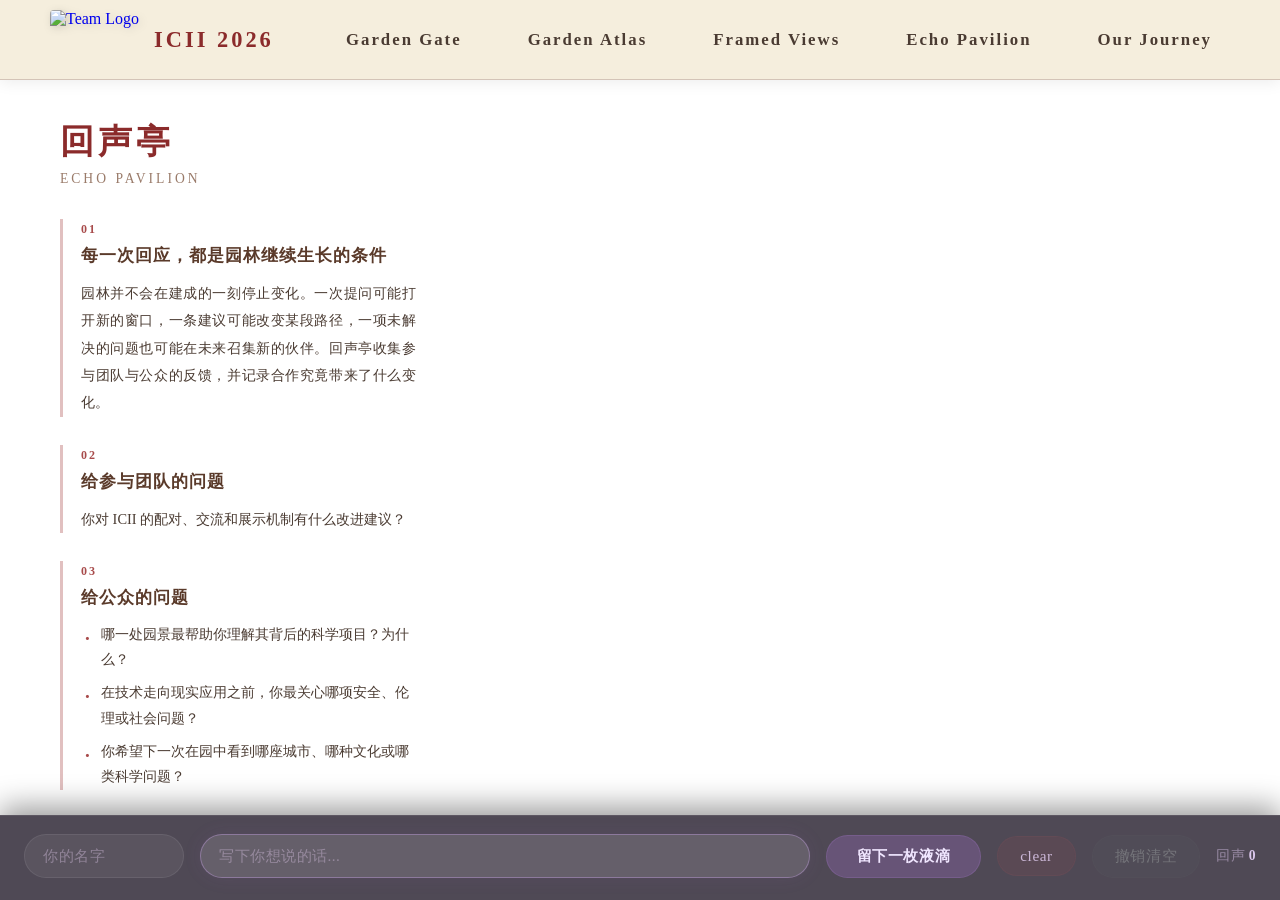
==== echo-pavilion.html @ cf68e076 "Add files via upload" ====
<!DOCTYPE html>
<html lang="zh">

<head>
    <script src="https://cdnjs.cloudflare.com/ajax/libs/gsap/3.12.2/gsap.min.js"></script>
    <meta charset="UTF-8">
    <meta name="viewport" content="width=device-width, initial-scale=1.0">
    <title>回声亭 · 跑马灯 | Echo Pavilion</title>
    <script src="https://cdnjs.cloudflare.com/ajax/libs/gsap/3.12.2/gsap.min.js"></script>
    <style>
        /* [保留原有所有的内部 style 标签 CSS] */
        * {
            margin: 0;
            padding: 0;
            box-sizing: border-box;
        }

        body {
            min-height: 100vh;
            background: url(images/bg.webp) no-repeat center center fixed;
            background-size: cover;
            font-family: "Noto Serif SC", STSong, serif;
            position: relative;
            overflow: hidden;
        }

        /* 统一导航栏样式 */
        .global-nav {
            position: fixed;
            top: 0;
            left: 0;
            width: 100vw;
            height: 80px;
            background: rgba(244, 236, 216, 0.85);
            backdrop-filter: blur(10px);
            border-bottom: 1px solid #d4c4b7;
            display: flex;
            align-items: center;
            justify-content: space-between;
            padding: 0 50px;
            box-sizing: border-box;
            z-index: 9999;
            box-shadow: 0 2px 15px rgba(0, 0, 0, 0.08);
            font-family: "Noto Serif SC", STSong, serif;
        }

        .nav-left {
            display: flex;
            align-items: center;
        }

        .logo-link {
            display: flex;
            align-items: center;
            text-decoration: none;
            gap: 15px;
            transition: transform 0.3s ease;
        }

        .logo-link:hover {
            transform: scale(1.02);
        }

        .nav-logo {
            height: 60px;
            width: auto;
            object-fit: contain;
            border-radius: 4px;
            filter: drop-shadow(2px 2px 4px rgba(0, 0, 0, 0.15));
        }

        .nav-brand {
            font-size: 1.4rem;
            font-weight: bold;
            color: #8b2b2b;
            letter-spacing: 3px;
        }

        .nav-right {
            display: flex;
            gap: 30px;
            align-items: center;
        }

        .nav-item {
            text-decoration: none;
            color: #4a3b32;
            font-size: 1.05rem;
            font-weight: bold;
            letter-spacing: 2px;
            transition: all 0.4s cubic-bezier(0.25, 0.8, 0.25, 1);
            padding: 8px 18px;
            border-radius: 6px;
        }

        .nav-item:hover {
            color: #f9f6ef;
            background-color: #a84b4b;
            transform: scale(1.05);
        }

        .dropdown {
            position: relative;
            display: inline-block;
        }

        .dropdown-content {
            display: none;
            position: absolute;
            background-color: rgba(244, 236, 216, 0.95);
            min-width: 250px;
            box-shadow: 0px 8px 16px 0px rgba(0, 0, 0, 0.2);
            z-index: 1;
            border-radius: 6px;
            margin-top: 10px;
            overflow: hidden;
        }

        .dropdown-content a {
            color: #4a3b32;
            padding: 12px 16px;
            text-decoration: none;
            display: block;
            font-size: 0.95rem;
            font-weight: bold;
            transition: background-color 0.3s;
        }

        .dropdown-content a:hover {
            background-color: #a84b4b;
            color: #f9f6ef;
        }

        .dropdown:hover .dropdown-content {
            display: block;
        }

        .nav-petal {
            position: absolute;
            width: 6px;
            height: 6px;
            background: #ffcce5;
            border-radius: 10px 0 10px 0;
            pointer-events: none;
            z-index: 10;
        }

        .echo-layout {
            position: absolute;
            top: 80px;
            left: 0;
            right: 0;
            bottom: 110px;
            display: flex;
            gap: 0;
        }

        .echo-text-panel {
            flex: 0 0 460px;
            height: 100%;
            padding: 40px 44px 40px 60px;
            overflow-y: auto;
            scrollbar-width: thin;
            scrollbar-color: rgba(168, 75, 75, 0.4) transparent;
        }

        .echo-text-panel::-webkit-scrollbar {
            width: 6px;
        }

        .echo-text-panel::-webkit-scrollbar-thumb {
            background: rgba(168, 75, 75, 0.4);
            border-radius: 10px;
        }

        .echo-title {
            font-size: 2.1rem;
            color: #8b2b2b;
            letter-spacing: 4px;
            margin-bottom: 6px;
            font-weight: bold;
        }

        .echo-subtitle {
            font-size: 0.85rem;
            color: #9a7b6a;
            letter-spacing: 3px;
            margin-bottom: 32px;
            text-transform: uppercase;
        }

        .echo-section {
            margin-bottom: 28px;
            padding-left: 18px;
            border-left: 3px solid rgba(168, 75, 75, 0.35);
        }

        .echo-section .sec-num {
            display: inline-block;
            font-size: 0.75rem;
            color: #a84b4b;
            letter-spacing: 2px;
            font-weight: bold;
            margin-bottom: 6px;
        }

        .echo-section h2 {
            font-size: 1.05rem;
            color: #5a3a2a;
            letter-spacing: 1px;
            line-height: 1.6;
            margin-bottom: 10px;
            font-weight: bold;
        }

        .echo-section p {
            font-size: 0.9rem;
            color: #4a3b32;
            line-height: 1.9;
            text-align: justify;
            margin-bottom: 8px;
        }

        .echo-section ul {
            list-style: none;
            padding: 0;
            margin-top: 8px;
        }

        .echo-section ul li {
            font-size: 0.88rem;
            color: #4a3b32;
            line-height: 1.8;
            padding-left: 20px;
            position: relative;
            margin-bottom: 8px;
        }

        .echo-section ul li::before {
            content: '·';
            position: absolute;
            left: 4px;
            color: #a84b4b;
            font-weight: bold;
            font-size: 1.2rem;
        }

        .card-panel {
            flex: 1;
            position: relative;
            overflow: hidden;
            pointer-events: none;
        }

        #cardLayer {
            position: absolute;
            inset: 0;
            pointer-events: none;
            overflow: hidden;
        }

        .card {
            position: absolute;
            width: 220px;
            min-height: 100px;
            background: url(images/biankuang.webp);
            background-size: 100% 100%;
            box-shadow: 0 18px 40px rgba(0, 0, 0, 0.45), 0 0 0 1px rgba(255, 255, 255, 0.08);
            display: flex;
            flex-direction: column;
            align-items: center;
            justify-content: center;
            padding: 18px 16px;
            border-radius: 6px;
            border: 1px solid rgba(255, 255, 255, 0.2);
            cursor: pointer;
            user-select: none;
            pointer-events: auto;
            will-change: transform, left;
            transition: none;
        }

        .card-closing {
            animation: closeOut 0.25s cubic-bezier(0.4, 0, 0.2, 1) forwards !important;
            pointer-events: none !important;
        }

        @keyframes closeOut {
            0% {
                opacity: 1;
                transform: scale(1);
            }

            100% {
                opacity: 0;
                transform: scale(0.6);
            }
        }

        .card-name {
            font-size: 0.78rem;
            font-weight: bold;
            color: #5a2f6e;
            letter-spacing: 1px;
            margin-bottom: 6px;
            text-align: center;
            max-width: 100%;
            white-space: nowrap;
            overflow: hidden;
            text-overflow: ellipsis;
        }

        .card-text {
            font-size: 0.9rem;
            font-weight: bold;
            text-align: center;
            line-height: 1.5;
            word-break: break-word;
            max-width: 100%;
            font-family: "Noto Serif SC", STSong, serif;
            background: linear-gradient(145deg, #1f1129, #3d284b);
            -webkit-background-clip: text;
            -webkit-text-fill-color: transparent;
            background-clip: text;
            text-shadow: 0 2px 12px rgba(180, 120, 220, 0.15);
        }

        .card-close-hint {
            position: absolute;
            top: 8px;
            right: 12px;
            font-size: 0.6rem;
            color: rgba(80, 50, 100, 0.3);
            background: rgba(255, 255, 255, 0.4);
            backdrop-filter: blur(4px);
            padding: 1px 10px;
            border-radius: 30px;
            border: 0.5px solid rgba(255, 255, 255, 0.3);
            pointer-events: none;
            font-weight: 400;
            letter-spacing: 0.3px;
        }

        .card:hover .card-close-hint {
            opacity: 0.6;
        }

        .bottom-bar {
            position: fixed;
            bottom: 0;
            left: 0;
            width: 100%;
            padding: 18px 24px 22px;
            background: rgba(20, 12, 28, 0.75);
            backdrop-filter: blur(20px);
            border-top: 1px solid rgba(255, 255, 255, 0.08);
            display: flex;
            flex-wrap: wrap;
            align-items: center;
            justify-content: center;
            gap: 12px 16px;
            z-index: 999;
            box-shadow: 0 -8px 30px rgba(0, 0, 0, 0.4);
        }

        .bottom-bar .input-group {
            display: flex;
            background: rgba(255, 255, 255, 0.06);
            border-radius: 60px;
            border: 1px solid rgba(255, 255, 255, 0.08);
            transition: all 0.2s;
        }

        .bottom-bar .input-group:focus-within {
            background: rgba(255, 255, 255, 0.12);
            border-color: rgba(200, 160, 230, 0.4);
            box-shadow: 0 0 20px rgba(160, 100, 200, 0.08);
        }

        .bottom-bar .name-group {
            flex: 0 0 160px;
        }

        .bottom-bar .content-group {
            flex: 1 1 320px;
            min-width: 180px;
        }

        .bottom-bar input {
            width: 100%;
            background: transparent;
            border: none;
            padding: 12px 18px;
            font-size: 0.95rem;
            color: #f0e6f7;
            outline: none;
            letter-spacing: 0.5px;
            font-family: "Noto Serif SC", STSong, serif;
        }

        .bottom-bar input::placeholder {
            color: rgba(200, 180, 210, 0.5);
            font-weight: 300;
        }

        .bottom-bar .btn {
            background: rgba(255, 255, 255, 0.04);
            border: 1px solid rgba(255, 255, 255, 0.04);
            padding: 10px 22px;
            border-radius: 60px;
            font-size: 0.95rem;
            font-weight: 500;
            color: #d4c0e0;
            cursor: pointer;
            transition: all 0.2s ease;
            letter-spacing: 0.6px;
            white-space: nowrap;
            font-family: "Noto Serif SC", STSong, serif;
        }

        .bottom-bar .btn:hover {
            background: rgba(255, 255, 255, 0.12);
            color: #f5eaff;
            transform: translateY(-1px);
            border-color: rgba(200, 160, 230, 0.15);
        }

        .bottom-bar .btn-send {
            background: rgba(160, 110, 200, 0.3);
            border-color: rgba(180, 130, 220, 0.2);
            color: #f0e6ff;
            padding: 10px 30px;
            font-weight: bold;
        }

        .bottom-bar .btn-send:hover {
            background: rgba(180, 130, 220, 0.45);
        }

        .bottom-bar .btn-clear {
            color: #ccb8d8;
            background: rgba(255, 70, 70, 0.06);
            border-color: rgba(255, 100, 100, 0.05);
        }

        .bottom-bar .btn-clear:hover {
            background: rgba(255, 80, 80, 0.12);
            color: #ffcfcf;
        }

        .bottom-bar .btn-undo {
            color: #b8e0c8;
            background: rgba(70, 200, 130, 0.08);
            border-color: rgba(100, 220, 150, 0.08);
        }

        .bottom-bar .btn-undo:hover {
            background: rgba(80, 220, 140, 0.18);
            color: #d0ffe0;
            transform: translateY(-1px);
        }

        .bottom-bar .btn-undo:disabled {
            opacity: 0.3;
            pointer-events: none;
            filter: grayscale(0.6);
        }

        .bottom-bar .counter {
            color: rgba(200, 180, 215, 0.6);
            font-size: 0.85rem;
            letter-spacing: 0.4px;
            white-space: nowrap;
        }

        .bottom-bar .counter span {
            color: #dcc8ed;
            font-weight: bold;
        }

        .undo-toast {
            position: fixed;
            bottom: 120px;
            left: 50%;
            transform: translateX(-50%) translateY(20px);
            background: rgba(40, 28, 52, 0.92);
            backdrop-filter: blur(16px);
            border: 1px solid rgba(180, 130, 220, 0.25);
            color: #e8d8f8;
            padding: 14px 28px;
            border-radius: 60px;
            font-size: 0.9rem;
            letter-spacing: 0.5px;
            display: flex;
            align-items: center;
            gap: 16px;
            z-index: 10000;
            opacity: 0;
            pointer-events: none;
            transition: opacity 0.35s ease, transform 0.35s cubic-bezier(0.18, 0.89, 0.32, 1.28);
            box-shadow: 0 12px 40px rgba(0, 0, 0, 0.5), 0 0 0 1px rgba(255, 255, 255, 0.06);
        }

        .undo-toast.show {
            opacity: 1;
            transform: translateX(-50%) translateY(0);
            pointer-events: auto;
        }

        .undo-toast .undo-msg {
            color: #d8c8e8;
        }

        .undo-toast .undo-msg strong {
            color: #f0e0ff;
        }

        .undo-toast .undo-action {
            background: rgba(160, 120, 220, 0.35);
            border: 1px solid rgba(180, 140, 240, 0.25);
            color: #f0e6ff;
            padding: 6px 20px;
            border-radius: 60px;
            cursor: pointer;
            font-size: 0.85rem;
            font-weight: bold;
            letter-spacing: 1px;
            transition: all 0.2s ease;
            font-family: "Noto Serif SC", STSong, serif;
            white-space: nowrap;
        }

        .undo-toast .undo-action:hover {
            background: rgba(180, 140, 240, 0.55);
            transform: scale(1.05);
        }

        .undo-toast .undo-timer {
            color: #b8a0d0;
            font-size: 0.8rem;
            font-variant-numeric: tabular-nums;
            min-width: 28px;
            text-align: center;
        }
    </style>
</head>

<body>
    <nav class="global-nav">
        <div class="nav-left">
            <a href="index.html" class="logo-link">
                <!-- 注意图片路径，如果图片在 images 文件夹下请保持不变 -->
                <img src="images/纵向-亮色背景.png" alt="Team Logo" class="nav-logo">
                <span class="nav-brand">ICII 2026</span>
            </a>
        </div>
        <div class="nav-right">
            <a href="index.html" class="nav-item">Garden Gate</a>
            <a href="garden-atlas.html" class="nav-item">Garden Atlas</a>
            <a href="framed-views.html" class="nav-item">Framed Views</a>
            <a href="echo-pavilion.html" class="nav-item">Echo Pavilion</a>

            <div class="dropdown">
                <a href="#" class="nav-item">Our Journey <span class="dropdown-arrow"></span></a>
                <div class="dropdown-content">
                    <a href="our_journey.html">About the Garden</a>
                    <a href="our_journey2.html">About the Host Team</a>
                </div>
            </div>
        </div>
    </nav>

    <div class="echo-layout">
        <aside class="echo-text-panel">
            <h1 class="echo-title">回声亭</h1>
            <div class="echo-subtitle">Echo Pavilion</div>

            <div class="echo-section">
                <span class="sec-num">01</span>
                <h2>每一次回应，都是园林继续生长的条件</h2>
                <p>
                    园林并不会在建成的一刻停止变化。一次提问可能打开新的窗口，一条建议可能改变某段路径，一项未解决的问题也可能在未来召集新的伙伴。回声亭收集参与团队与公众的反馈，并记录合作究竟带来了什么变化。
                </p>
            </div>

            <div class="echo-section">
                <span class="sec-num">02</span>
                <h2>给参与团队的问题</h2>
                <p>你对 ICII 的配对、交流和展示机制有什么改进建议？</p>
            </div>

            <div class="echo-section">
                <span class="sec-num">03</span>
                <h2>给公众的问题</h2>
                <ul>
                    <li>哪一处园景最帮助你理解其背后的科学项目？为什么？</li>
                    <li>在技术走向现实应用之前，你最关心哪项安全、伦理或社会问题？</li>
                    <li>你希望下一次在园中看到哪座城市、哪种文化或哪类科学问题？</li>
                </ul>
            </div>

            <div class="echo-section">
                <span class="sec-num">04</span>
                <h2>从液滴到凝聚体</h2>
                <p>
                    每一条留言都会以一枚“液滴”进入回声亭。围绕相近议题的留言将逐渐聚集，形成技术、教育、生物安全、公众接受、产业转化等主题凝聚体。点击凝聚体，可以查看其中的代表性问题、团队回应与后续进展。
                </p>
            </div>
        </aside>

        <div class="card-panel">
            <div id="cardLayer"></div>
        </div>
    </div>

    <div class="undo-toast" id="undoToast">
        <span class="undo-msg">已清空 <strong id="undoCount">0</strong> 条回声</span>
        <button class="undo-action" id="undoBtn">撤销</button>
        <span class="undo-timer" id="undoTimer">5</span>
    </div>

    <div class="bottom-bar">
        <div class="input-group name-group">
            <input type="text" id="nameInput" placeholder="你的名字" maxlength="12" autocomplete="off">
        </div>
        <div class="input-group content-group">
            <input type="text" id="commentInput" placeholder="写下你想说的话..." maxlength="100" autocomplete="off">
        </div>
        <button class="btn btn-send" id="sendBtn">留下一枚液滴</button>
        <button class="btn btn-clear" id="clearBtn">clear</button>
        <button class="btn btn-undo" id="undoBtn2" disabled>撤销清空</button>
        <div class="counter">回声 <span id="cardCount">0</span></div>
    </div>

    <script>
        const globalNavItems = gsap.utils.toArray('.nav-item');
        function createGlobalNavPetal(parent) {
            const petal = document.createElement('div');
            petal.classList.add('nav-petal');
            parent.appendChild(petal);
            const startX = Math.random() * parent.offsetWidth;
            const startY = -10;
            gsap.set(petal, { x: startX, y: startY, rotation: Math.random() * 360, scale: Math.random() * 0.5 + 0.5 });
            gsap.to(petal, {
                y: parent.offsetHeight + 10, x: startX + (Math.random() * 20 - 10),
                rotation: "+=" + (Math.random() * 200 - 100), opacity: 0,
                duration: 0.5 + Math.random() * 0.4, ease: "power1.in",
                onComplete: () => petal.remove()
            });
        }
        globalNavItems.forEach(item => {
            if (!item.classList.contains("dropdown")) {
                item.addEventListener('mouseenter', () => {
                    for (let j = 0; j < 6; j++) { setTimeout(() => { createGlobalNavPetal(item); }, j * 60); }
                });
            }
        });

        

        (function () {
            "use strict";
            const STORAGE_KEY = 'icii_echo_comments';
            const layer = document.getElementById('cardLayer');
            const nameInput = document.getElementById('nameInput');
            const commentInput = document.getElementById('commentInput');
            const sendBtn = document.getElementById('sendBtn');
            const clearBtn = document.getElementById('clearBtn');
            const countEl = document.getElementById('cardCount');
            const undoBtn2 = document.getElementById('undoBtn2');
            const undoToast = document.getElementById('undoToast');
            const undoCountEl = document.getElementById('undoCount');
            const undoBtn = document.getElementById('undoBtn');
            const undoTimer = document.getElementById('undoTimer');
            const UNDO_DURATION = 5;
            const liveCards = new Map();
            let undoSnapshot = null;

            function loadComments() { try { const raw = localStorage.getItem(STORAGE_KEY); return raw ? JSON.parse(raw) : []; } catch (e) { return []; } }
            function saveComments(list) { try { localStorage.setItem(STORAGE_KEY, JSON.stringify(list)); } catch (e) { } }
            function randomInt(min, max) { return Math.floor(Math.random() * (max - min + 1)) + min; }
            function randomFloat(min, max) { return Math.random() * (max - min) + min; }

            function startMarquee(el, id) {
                const panel = document.querySelector('.card-panel');
                const panelW = panel.clientWidth;
                const panelH = panel.clientHeight;
                const cardW = el.offsetWidth || 220;
                const cardH = el.offsetHeight || 100;
                const minTop = 10;
                const maxTop = Math.max(minTop, panelH - cardH - 10);
                const top = randomInt(minTop, maxTop);
                const startLeft = panelW + 20;
                const endLeft = -cardW - 20;

                el.style.left = startLeft + 'px';
                el.style.top = top + 'px';
                el.style.opacity = '1';
                el.style.pointerEvents = 'auto';

                const duration = randomFloat(12, 20);
                const delay = randomFloat(0, 1.5);
                const tween = gsap.to(el, { left: endLeft, duration: duration, delay: delay, ease: 'none', onComplete: () => { if (liveCards.has(id)) { startMarquee(el, id); } } });
                const rec = liveCards.get(id);
                if (rec) { if (rec.tween) rec.tween.kill(); rec.tween = tween; }
            }

            function createCardElement(item) {
                const el = document.createElement('div');
                el.className = 'card';
                el.dataset.id = item.id;
                el.style.left = '100%';
                el.style.top = '200px';

                const nameEl = document.createElement('div');
                nameEl.className = 'card-name';
                nameEl.textContent = item.name;

                const textEl = document.createElement('div');
                textEl.className = 'card-text';
                textEl.textContent = item.text;

                const hint = document.createElement('span');
                hint.className = 'card-close-hint';
                hint.textContent = '✕ 关闭';

                el.appendChild(nameEl);
                el.appendChild(textEl);
                el.appendChild(hint);

                el.addEventListener('click', function (e) { e.stopPropagation(); removeComment(item.id); });
                el.addEventListener('mouseenter', () => { const rec = liveCards.get(item.id); if (rec && rec.tween) rec.tween.pause(); });
                el.addEventListener('mouseleave', () => { const rec = liveCards.get(item.id); if (rec && rec.tween) rec.tween.resume(); });

                layer.appendChild(el);
                liveCards.set(item.id, { el, tween: null });
                requestAnimationFrame(() => { startMarquee(el, item.id); });
                return el;
            }

            function cleanupCard(id) {
                const rec = liveCards.get(id);
                if (!rec) return;
                if (rec.tween) rec.tween.kill();
                if (rec.el && rec.el.parentNode) {
                    rec.el.classList.add('card-closing');
                    rec.el.addEventListener('animationend', () => rec.el.remove(), { once: true });
                    setTimeout(() => rec.el.remove(), 300);
                }
                liveCards.delete(id);
            }

            function removeComment(id) { cleanupCard(id); const list = loadComments().filter(i => i.id !== id); saveComments(list); updateCounter(list.length); }
            function clearAll() {
                const currentList = loadComments();
                if (currentList.length === 0) return;
                if (undoSnapshot) cancelUndo();

                undoSnapshot = { list: JSON.parse(JSON.stringify(currentList)), timer: null, interval: null, remaining: UNDO_DURATION };
                undoCountEl.textContent = currentList.length;
                undoTimer.textContent = UNDO_DURATION;
                undoToast.classList.add('show');
                undoBtn2.disabled = false;

                undoSnapshot.remaining = UNDO_DURATION;
                undoSnapshot.interval = setInterval(() => {
                    undoSnapshot.remaining--;
                    undoTimer.textContent = undoSnapshot.remaining;
                    if (undoSnapshot.remaining <= 0) { cancelUndo(); }
                }, 1000);

                undoSnapshot.timer = setTimeout(() => { cancelUndo(); }, UNDO_DURATION * 1000);

                Array.from(liveCards.keys()).forEach(id => { cleanupCard(id); });
                liveCards.clear();
                saveComments([]);
                updateCounter(0);
            }

            function performUndo() {
                if (!undoSnapshot || !undoSnapshot.list.length) return;
                const restoreList = undoSnapshot.list;
                cancelUndo();
                saveComments(restoreList);
                restoreList.forEach((item, i) => { setTimeout(() => createCardElement(item), i * 80); });
                updateCounter(restoreList.length);
            }

            function cancelUndo() {
                if (undoSnapshot) {
                    if (undoSnapshot.timer) clearTimeout(undoSnapshot.timer);
                    if (undoSnapshot.interval) clearInterval(undoSnapshot.interval);
                    undoSnapshot = null;
                }
                undoToast.classList.remove('show');
                undoBtn2.disabled = true;
            }

            function updateCounter(n) { if (typeof n !== 'number') n = liveCards.size; countEl.textContent = n; }
            function addComment(name, text) {
                const list = loadComments();
                const item = { id: Date.now() + '_' + Math.random().toString(36).slice(2, 8), name: name, text: text, time: Date.now() };
                list.push(item);
                saveComments(list);
                createCardElement(item);
                updateCounter(list.length);
            }

            function submit() {
                const name = nameInput.value.trim() || '匿名';
                const text = commentInput.value.trim();
                if (!text) { commentInput.focus(); return; }
                addComment(name, text);
                commentInput.value = '';
                commentInput.focus();
            }

            sendBtn.addEventListener('click', submit);
            commentInput.addEventListener('keydown', e => { if (e.key === 'Enter') { e.preventDefault(); submit(); } });
            nameInput.addEventListener('keydown', e => { if (e.key === 'Enter') { e.preventDefault(); commentInput.focus(); } });
            clearBtn.addEventListener('click', clearAll);
            undoBtn.addEventListener('click', performUndo);
            undoBtn2.addEventListener('click', performUndo);

            function init() {
                const list = loadComments();
                list.forEach((item, i) => { setTimeout(() => createCardElement(item), i * 300); });
                updateCounter(list.length);
                commentInput.focus();
            }

            if (document.readyState === 'complete') init();
            else window.addEventListener('load', init);
        })();
    </script>
</body>

</html>
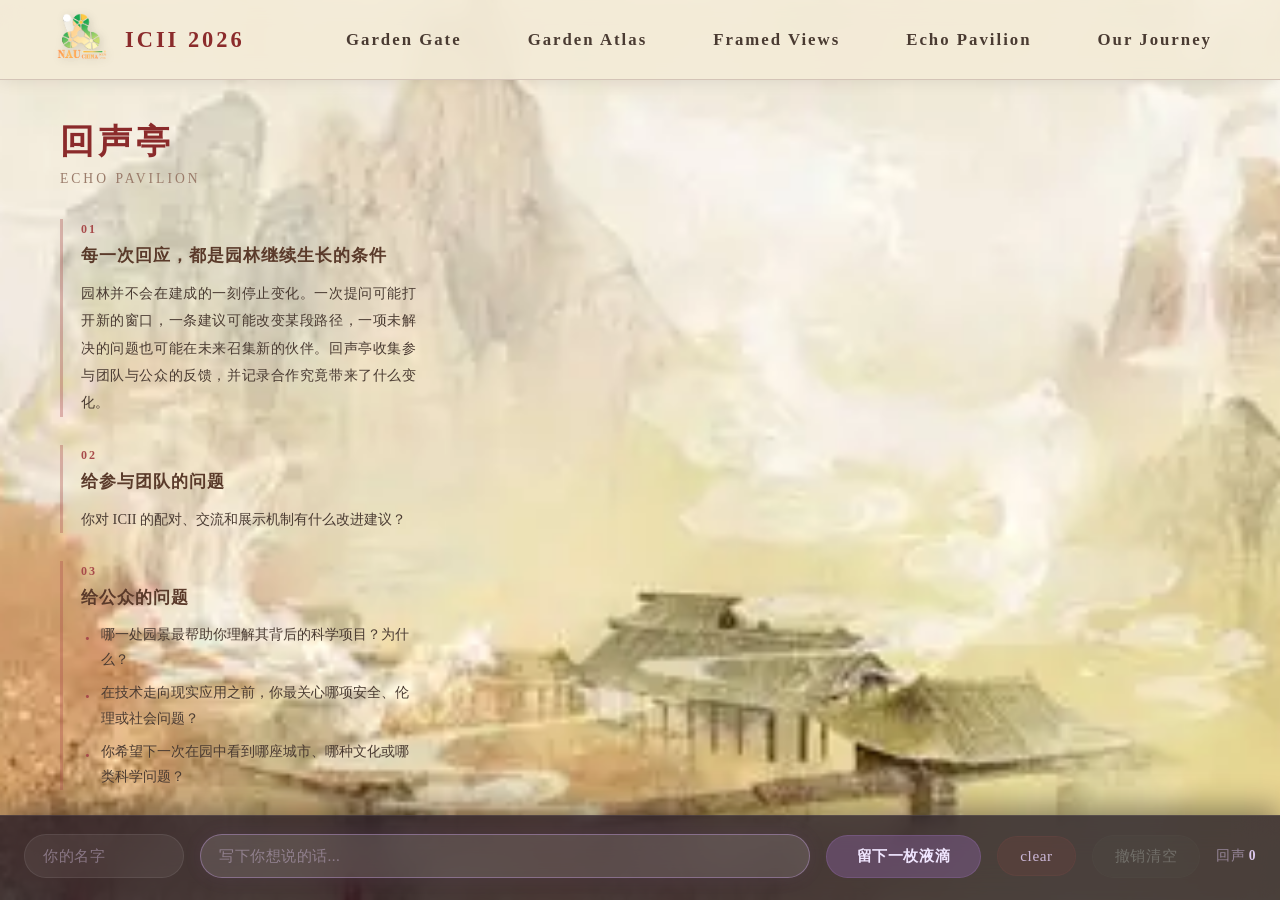
==== commit 80c56780: "Add files via upload" ====
--- a/echo-pavilion.html
+++ b/echo-pavilion.html
@@ -542,6 +542,114 @@
             min-width: 28px;
             text-align: center;
         }
+
+        /* ================= 全局导航栏移动端适配 ================= */
+        .hamburger {
+            display: none;
+            flex-direction: column;
+            gap: 6px;
+            cursor: pointer;
+            z-index: 10001;
+            /* 确保按钮在最上层 */
+        }
+
+        .hamburger span {
+            width: 28px;
+            height: 3px;
+            background-color: #8b2b2b;
+            border-radius: 3px;
+            transition: all 0.3s ease;
+        }
+
+        @media (max-width: 900px) {
+            .global-nav {
+                padding: 0 20px;
+            }
+
+            .hamburger {
+                display: flex;
+            }
+
+            .nav-right {
+                position: absolute;
+                top: 80px;
+                left: 0;
+                width: 100vw;
+                height: 0;
+                overflow: hidden;
+                flex-direction: column;
+                background: rgba(250, 246, 235, 0.98);
+                backdrop-filter: blur(15px);
+                -webkit-backdrop-filter: blur(15px);
+                gap: 0;
+                transition: height 0.4s ease;
+                box-shadow: 0 10px 15px rgba(0, 0, 0, 0.1);
+                align-items: center;
+            }
+
+            /* 展开后的菜单 */
+            .nav-right.is-active {
+                height: 360px;
+                padding: 10px 0;
+            }
+
+            .nav-item {
+                width: 100%;
+                text-align: center;
+                padding: 15px 0;
+                border-radius: 0;
+            }
+
+            .dropdown {
+                width: 100%;
+                flex-direction: column;
+                height: auto;
+            }
+
+            .dropdown .nav-item {
+                justify-content: center;
+            }
+
+            /* 移动端下拉菜单改为点击展开，非悬浮 */
+            .dropdown-content {
+                position: relative;
+                top: 0;
+                left: 0;
+                transform: none;
+                width: 100%;
+                min-width: unset;
+                box-shadow: none;
+                border: none;
+                background: rgba(139, 43, 43, 0.05);
+                display: none;
+                /* 默认隐藏 */
+                opacity: 1;
+                visibility: visible;
+                border-radius: 0;
+            }
+
+            .dropdown-content.is-expanded {
+                display: block;
+            }
+
+            .dropdown-content a {
+                padding: 12px 20px;
+                border-bottom: 1px solid rgba(212, 196, 183, 0.3);
+            }
+
+            /* 汉堡按钮变成叉号动画 */
+            .hamburger.is-active span:nth-child(1) {
+                transform: translateY(9px) rotate(45deg);
+            }
+
+            .hamburger.is-active span:nth-child(2) {
+                opacity: 0;
+            }
+
+            .hamburger.is-active span:nth-child(3) {
+                transform: translateY(-9px) rotate(-45deg);
+            }
+        }
     </style>
 </head>
 
@@ -549,19 +657,24 @@
     <nav class="global-nav">
         <div class="nav-left">
             <a href="index.html" class="logo-link">
-                <!-- 注意图片路径，如果图片在 images 文件夹下请保持不变 -->
                 <img src="images/纵向-亮色背景.png" alt="Team Logo" class="nav-logo">
                 <span class="nav-brand">ICII 2026</span>
             </a>
         </div>
-        <div class="nav-right">
+        <!-- 移动端汉堡菜单按钮 -->
+        <div class="hamburger" id="hamburger">
+            <span></span>
+            <span></span>
+            <span></span>
+        </div>
+        <div class="nav-right" id="nav-right">
             <a href="index.html" class="nav-item">Garden Gate</a>
             <a href="garden-atlas.html" class="nav-item">Garden Atlas</a>
             <a href="framed-views.html" class="nav-item">Framed Views</a>
             <a href="echo-pavilion.html" class="nav-item">Echo Pavilion</a>
 
             <div class="dropdown">
-                <a href="#" class="nav-item">Our Journey <span class="dropdown-arrow"></span></a>
+                <a href="#" class="nav-item mobile-dropdown-toggle">Our Journey <span class="dropdown-arrow"></span></a>
                 <div class="dropdown-content">
                     <a href="our_journey.html">About the Garden</a>
                     <a href="our_journey2.html">About the Host Team</a>
@@ -656,7 +769,7 @@
             }
         });
 
-        
+
 
         (function () {
             "use strict";
@@ -832,6 +945,34 @@
             if (document.readyState === 'complete') init();
             else window.addEventListener('load', init);
         })();
+
+        /* ================= 移动端汉堡菜单交互 ================= */
+        const hamburger = document.getElementById('hamburger');
+        const navRight = document.getElementById('nav-right');
+        const mobileDropdownToggle = document.querySelector('.mobile-dropdown-toggle');
+        const dropdownContent = document.querySelector('.dropdown-content');
+
+        if (hamburger) {
+            hamburger.addEventListener('click', () => {
+                hamburger.classList.toggle('is-active');
+                navRight.classList.toggle('is-active');
+            });
+        }
+
+        if (mobileDropdownToggle) {
+            mobileDropdownToggle.addEventListener('click', (e) => {
+                if (window.innerWidth <= 900) {
+                    e.preventDefault(); // 移动端点击不跳转，而是展开子菜单
+                    dropdownContent.classList.toggle('is-expanded');
+                    const arrow = mobileDropdownToggle.querySelector('.dropdown-arrow');
+                    if (dropdownContent.classList.contains('is-expanded')) {
+                        arrow.style.transform = 'rotate(225deg) translate(-2px, -2px)';
+                    } else {
+                        arrow.style.transform = 'rotate(45deg) translateY(-2px)';
+                    }
+                }
+            });
+        }
     </script>
 </body>
 
